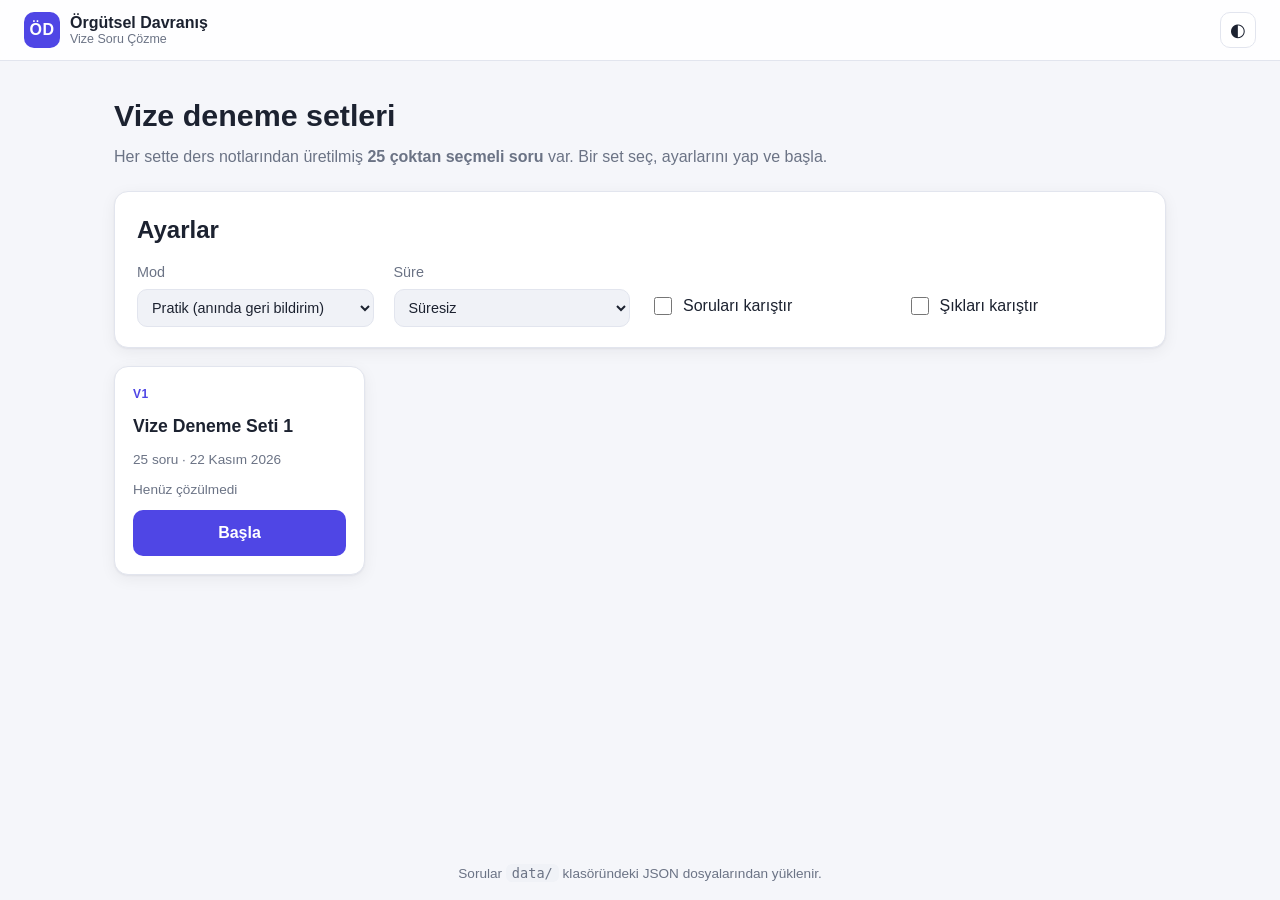
==== quiz/index.html @ c6ec0b52 "Initial commit: OB vize soru bankası ve web platformu" ====
<!DOCTYPE html>
<html lang="tr">
<head>
  <meta charset="UTF-8" />
  <meta name="viewport" content="width=device-width, initial-scale=1" />
  <title>Örgütsel Davranış · Vize Soru Çözme</title>
  <link rel="stylesheet" href="style.css" />
</head>
<body>
  <header class="topbar">
    <a class="brand" href="#" id="homeLink">
      <span class="brand-mark">ÖD</span>
      <span class="brand-text">Örgütsel Davranış <small>Vize Soru Çözme</small></span>
    </a>
    <div class="topbar-right">
      <span id="timer" class="timer hidden" aria-live="polite"></span>
      <button id="themeToggle" class="icon-btn" title="Tema değiştir" aria-label="Tema değiştir">◐</button>
    </div>
  </header>

  <main id="app">
    <!-- ANA SAYFA -->
    <section id="homeView" class="view">
      <div class="hero">
        <h1>Vize deneme setleri</h1>
        <p>Her sette ders notlarından üretilmiş <strong>25 çoktan seçmeli soru</strong> var. Bir set seç, ayarlarını yap ve başla.</p>
      </div>

      <div class="settings card">
        <h2>Ayarlar</h2>
        <div class="settings-grid">
          <label class="field">
            <span>Mod</span>
            <select id="modeSelect">
              <option value="practice">Pratik (anında geri bildirim)</option>
              <option value="exam">Sınav (sonuç en sonda)</option>
            </select>
          </label>
          <label class="field">
            <span>Süre</span>
            <select id="timeSelect">
              <option value="0">Süresiz</option>
              <option value="20">20 dakika</option>
              <option value="30">30 dakika</option>
              <option value="45">45 dakika</option>
            </select>
          </label>
          <label class="check"><input type="checkbox" id="shuffleQ" /> Soruları karıştır</label>
          <label class="check"><input type="checkbox" id="shuffleO" /> Şıkları karıştır</label>
        </div>
      </div>

      <div id="versionList" class="version-list"></div>
      <p id="loadError" class="error hidden"></p>
    </section>

    <!-- SORU EKRANI -->
    <section id="quizView" class="view hidden">
      <div class="quiz-head">
        <div>
          <div id="quizTitle" class="quiz-title"></div>
          <div id="quizMeta" class="muted small"></div>
        </div>
        <button id="finishBtn" class="btn btn-ghost">Sınavı bitir</button>
      </div>
      <div class="progress"><div id="progressBar" class="progress-bar"></div></div>

      <div class="quiz-layout">
        <article class="card question-card">
          <div class="q-top">
            <span id="qNumber" class="q-number"></span>
            <span id="qChapter" class="badge"></span>
            <span id="qDifficulty" class="badge badge-soft"></span>
            <button id="flagBtn" class="icon-btn flag" title="İşaretle (F)" aria-label="Soruyu işaretle">⚑</button>
          </div>
          <p id="qText" class="q-text"></p>
          <ol id="qOptions" class="options"></ol>
          <div id="qFeedback" class="feedback hidden"></div>
          <div class="q-nav">
            <button id="prevBtn" class="btn btn-ghost">← Önceki</button>
            <span class="muted small kbd-hint">Kısayollar: A–E / 1–5 · ← → · F</span>
            <button id="nextBtn" class="btn btn-primary">Sonraki →</button>
          </div>
        </article>

        <aside class="card palette-card">
          <h3>Sorular</h3>
          <div id="palette" class="palette"></div>
          <div class="legend small muted">
            <span><i class="dot dot-answered"></i>Cevaplandı</span>
            <span><i class="dot dot-flag"></i>İşaretli</span>
            <span><i class="dot dot-empty"></i>Boş</span>
          </div>
        </aside>
      </div>
    </section>

    <!-- SONUÇ EKRANI -->
    <section id="resultView" class="view hidden">
      <div class="card result-summary">
        <div class="score-ring" id="scoreRing"><span id="scorePct"></span></div>
        <div class="score-info">
          <h2 id="resultTitle"></h2>
          <div class="stats">
            <div class="stat ok"><b id="statCorrect"></b><span>Doğru</span></div>
            <div class="stat bad"><b id="statWrong"></b><span>Yanlış</span></div>
            <div class="stat"><b id="statBlank"></b><span>Boş</span></div>
            <div class="stat"><b id="statTime"></b><span>Süre</span></div>
          </div>
          <div class="result-actions">
            <button id="retryWrongBtn" class="btn btn-primary">Yanlış & boşları tekrar çöz</button>
            <button id="retryAllBtn" class="btn btn-ghost">Seti baştan çöz</button>
            <button id="backHomeBtn" class="btn btn-ghost">Ana sayfa</button>
          </div>
        </div>
      </div>

      <div class="card">
        <h3>Bölümlere göre başarı</h3>
        <div id="chapterBreakdown" class="chapter-breakdown"></div>
      </div>

      <div class="card">
        <div class="review-head">
          <h3>Cevap anahtarı & açıklamalar</h3>
          <div class="segmented" id="reviewFilter">
            <button data-filter="all" class="active">Tümü</button>
            <button data-filter="wrong">Yanlışlar</button>
            <button data-filter="blank">Boşlar</button>
            <button data-filter="correct">Doğrular</button>
          </div>
        </div>
        <div id="reviewList" class="review-list"></div>
      </div>
    </section>
  </main>

  <footer class="footer muted small">Sorular <code>data/</code> klasöründeki JSON dosyalarından yüklenir.</footer>

  <script src="app.js"></script>
</body>
</html>
---- quiz/style.css ----
:root {
  --bg: #f5f6fa;
  --surface: #ffffff;
  --surface-2: #f0f2f7;
  --text: #1c2230;
  --muted: #6b7385;
  --border: #e2e5ee;
  --primary: #4f46e5;
  --primary-soft: #eef0ff;
  --ok: #16a34a;
  --ok-soft: #e8f7ee;
  --bad: #dc2626;
  --bad-soft: #fdecec;
  --warn: #d97706;
  --warn-soft: #fff4e0;
  --radius: 14px;
  --shadow: 0 1px 2px rgba(16, 24, 40, .05), 0 4px 16px rgba(16, 24, 40, .06);
  color-scheme: light;
}

[data-theme="dark"] {
  --bg: #0f1320;
  --surface: #171c2c;
  --surface-2: #1f2538;
  --text: #e7e9f0;
  --muted: #9aa2b6;
  --border: #2a3147;
  --primary: #818cf8;
  --primary-soft: #262c4a;
  --ok: #4ade80;
  --ok-soft: #173126;
  --bad: #f87171;
  --bad-soft: #3a1d22;
  --warn: #fbbf24;
  --warn-soft: #3a2f16;
  --shadow: 0 1px 2px rgba(0, 0, 0, .3), 0 4px 16px rgba(0, 0, 0, .25);
  color-scheme: dark;
}

* { box-sizing: border-box; }

body {
  margin: 0;
  font-family: -apple-system, BlinkMacSystemFont, "Segoe UI", Roboto, "Helvetica Neue", Arial, sans-serif;
  background: var(--bg);
  color: var(--text);
  line-height: 1.5;
  min-height: 100vh;
  display: flex;
  flex-direction: column;
}

.hidden { display: none !important; }
.muted { color: var(--muted); }
.small { font-size: .85rem; }
.error { color: var(--bad); background: var(--bad-soft); padding: 12px 16px; border-radius: 10px; }
code { background: var(--surface-2); padding: 1px 6px; border-radius: 6px; }

/* Topbar */
.topbar {
  position: sticky; top: 0; z-index: 10;
  display: flex; align-items: center; justify-content: space-between;
  padding: 12px 24px;
  background: color-mix(in srgb, var(--surface) 85%, transparent);
  backdrop-filter: blur(8px);
  border-bottom: 1px solid var(--border);
}
.brand { display: flex; align-items: center; gap: 10px; text-decoration: none; color: inherit; }
.brand-mark {
  display: grid; place-items: center; width: 36px; height: 36px; border-radius: 10px;
  background: var(--primary); color: #fff; font-weight: 700; letter-spacing: .5px;
}
.brand-text { font-weight: 650; display: flex; flex-direction: column; line-height: 1.15; }
.brand-text small { font-weight: 400; color: var(--muted); font-size: .78rem; }
.topbar-right { display: flex; align-items: center; gap: 10px; }
.timer {
  font-variant-numeric: tabular-nums; font-weight: 600;
  padding: 6px 12px; border-radius: 999px; background: var(--surface-2);
}
.timer.low { color: var(--bad); background: var(--bad-soft); }

main { width: 100%; max-width: 1100px; margin: 0 auto; padding: 24px; flex: 1; }
.footer { text-align: center; padding: 16px; }

/* Generic */
.card {
  background: var(--surface); border: 1px solid var(--border);
  border-radius: var(--radius); box-shadow: var(--shadow);
  padding: 20px 22px; margin-bottom: 18px;
}
.card h2, .card h3 { margin: 0 0 14px; }
.btn {
  font: inherit; font-weight: 600; cursor: pointer;
  border-radius: 10px; padding: 10px 16px; border: 1px solid transparent;
  transition: transform .05s, background .15s, border-color .15s;
}
.btn:active { transform: translateY(1px); }
.btn:disabled { opacity: .45; cursor: not-allowed; }
.btn-primary { background: var(--primary); color: #fff; }
.btn-primary:hover:not(:disabled) { filter: brightness(1.08); }
.btn-ghost { background: transparent; color: var(--text); border-color: var(--border); }
.btn-ghost:hover:not(:disabled) { background: var(--surface-2); }
.icon-btn {
  font: inherit; font-size: 1.1rem; cursor: pointer; width: 36px; height: 36px;
  border-radius: 10px; border: 1px solid var(--border); background: var(--surface); color: var(--text);
}
.icon-btn:hover { background: var(--surface-2); }
.badge {
  font-size: .78rem; font-weight: 600; padding: 3px 10px; border-radius: 999px;
  background: var(--primary-soft); color: var(--primary);
}
.badge-soft { background: var(--surface-2); color: var(--muted); }

/* Home */
.hero h1 { margin: 8px 0 6px; font-size: 1.9rem; }
.hero p { margin: 0 0 22px; color: var(--muted); }
.settings-grid { display: grid; grid-template-columns: repeat(auto-fit, minmax(220px, 1fr)); gap: 14px 20px; align-items: end; }
.field { display: flex; flex-direction: column; gap: 6px; font-size: .9rem; color: var(--muted); }
.field select {
  font: inherit; color: var(--text); background: var(--surface-2);
  border: 1px solid var(--border); border-radius: 10px; padding: 9px 10px;
}
.check { display: flex; gap: 8px; align-items: center; cursor: pointer; padding: 9px 0; }
.check input { width: 18px; height: 18px; accent-color: var(--primary); }

.version-list { display: grid; grid-template-columns: repeat(auto-fill, minmax(250px, 1fr)); gap: 16px; }
.version-card {
  display: flex; flex-direction: column; gap: 10px;
  background: var(--surface); border: 1px solid var(--border); border-radius: var(--radius);
  box-shadow: var(--shadow); padding: 18px;
  transition: border-color .15s, transform .15s;
}
.version-card:hover { border-color: var(--primary); transform: translateY(-2px); }
.version-card .v-tag { font-size: .75rem; font-weight: 700; color: var(--primary); letter-spacing: .5px; }
.version-card h3 { margin: 0; font-size: 1.1rem; }
.version-card .v-meta { font-size: .85rem; color: var(--muted); }
.version-card .v-score { font-size: .85rem; }
.version-card .btn { margin-top: auto; }
.version-card.mixed { border-style: dashed; }

/* Quiz */
.quiz-head { display: flex; justify-content: space-between; align-items: center; gap: 12px; margin-bottom: 10px; }
.quiz-title { font-weight: 700; font-size: 1.15rem; }
.progress { height: 6px; background: var(--surface-2); border-radius: 999px; overflow: hidden; margin-bottom: 18px; }
.progress-bar { height: 100%; width: 0; background: var(--primary); transition: width .25s; }

.quiz-layout { display: grid; grid-template-columns: 1fr 270px; gap: 18px; align-items: start; }
.q-top { display: flex; align-items: center; gap: 8px; flex-wrap: wrap; margin-bottom: 10px; }
.q-number { font-weight: 700; color: var(--muted); margin-right: 4px; }
.flag { margin-left: auto; font-size: 1rem; }
.flag.on { background: var(--warn-soft); color: var(--warn); border-color: var(--warn); }
.q-text { font-size: 1.12rem; font-weight: 550; margin: 6px 0 18px; }

.options { list-style: none; padding: 0; margin: 0; display: flex; flex-direction: column; gap: 10px; }
.option {
  display: flex; gap: 12px; align-items: flex-start; cursor: pointer;
  padding: 12px 14px; border-radius: 12px; border: 1.5px solid var(--border);
  background: var(--surface); transition: border-color .12s, background .12s;
}
.option:hover { border-color: var(--primary); }
.option .letter {
  flex: none; display: grid; place-items: center; width: 28px; height: 28px; border-radius: 8px;
  background: var(--surface-2); font-weight: 700; font-size: .9rem;
}
.option.selected { border-color: var(--primary); background: var(--primary-soft); }
.option.selected .letter { background: var(--primary); color: #fff; }
.option.correct { border-color: var(--ok); background: var(--ok-soft); }
.option.correct .letter { background: var(--ok); color: #fff; }
.option.wrong { border-color: var(--bad); background: var(--bad-soft); }
.option.wrong .letter { background: var(--bad); color: #fff; }
.options.locked .option { cursor: default; }
.options.locked .option:hover:not(.correct):not(.wrong) { border-color: var(--border); }

.feedback { margin-top: 16px; padding: 14px 16px; border-radius: 12px; border-left: 4px solid; }
.feedback.ok { background: var(--ok-soft); border-color: var(--ok); }
.feedback.bad { background: var(--bad-soft); border-color: var(--bad); }
.feedback b { display: block; margin-bottom: 4px; }
.feedback .src { margin-top: 8px; font-size: .8rem; color: var(--muted); }

.q-nav { display: flex; justify-content: space-between; align-items: center; gap: 10px; margin-top: 22px; }

.palette-card { position: sticky; top: 84px; }
.palette { display: grid; grid-template-columns: repeat(5, 1fr); gap: 8px; }
.palette button {
  font: inherit; font-weight: 600; font-size: .9rem; cursor: pointer; aspect-ratio: 1;
  border-radius: 10px; border: 1.5px solid var(--border); background: var(--surface); color: var(--text);
  position: relative;
}
.palette button.answered { background: var(--primary-soft); border-color: var(--primary); color: var(--primary); }
.palette button.correct { background: var(--ok-soft); border-color: var(--ok); color: var(--ok); }
.palette button.wrong { background: var(--bad-soft); border-color: var(--bad); color: var(--bad); }
.palette button.current { outline: 2px solid var(--text); outline-offset: 1px; }
.palette button.flagged::after {
  content: ""; position: absolute; top: 4px; right: 4px; width: 7px; height: 7px; border-radius: 50%; background: var(--warn);
}
.legend { display: flex; flex-wrap: wrap; gap: 10px; margin-top: 14px; }
.legend span { display: inline-flex; align-items: center; gap: 5px; }
.dot { display: inline-block; width: 10px; height: 10px; border-radius: 3px; border: 1.5px solid var(--border); }
.dot-answered { background: var(--primary-soft); border-color: var(--primary); }
.dot-flag { background: var(--warn); border-color: var(--warn); border-radius: 50%; }

/* Result */
.result-summary { display: flex; gap: 28px; align-items: center; flex-wrap: wrap; }
.score-ring {
  --pct: 0; width: 140px; height: 140px; border-radius: 50%; flex: none;
  display: grid; place-items: center;
  background: conic-gradient(var(--ring-color, var(--primary)) calc(var(--pct) * 1%), var(--surface-2) 0);
}
.score-ring span {
  display: grid; place-items: center; width: 110px; height: 110px; border-radius: 50%;
  background: var(--surface); font-size: 1.8rem; font-weight: 800;
}
.score-info { flex: 1; min-width: 260px; }
.score-info h2 { margin: 0 0 12px; }
.stats { display: flex; gap: 12px; flex-wrap: wrap; margin-bottom: 16px; }
.stat { background: var(--surface-2); border-radius: 12px; padding: 10px 16px; min-width: 84px; text-align: center; }
.stat b { display: block; font-size: 1.35rem; }
.stat span { font-size: .8rem; color: var(--muted); }
.stat.ok b { color: var(--ok); }
.stat.bad b { color: var(--bad); }
.result-actions { display: flex; gap: 10px; flex-wrap: wrap; }

.chapter-breakdown { display: flex; flex-direction: column; gap: 10px; }
.ch-row { display: grid; grid-template-columns: minmax(160px, 260px) 1fr 60px; gap: 12px; align-items: center; font-size: .92rem; }
.ch-bar { height: 10px; background: var(--surface-2); border-radius: 999px; overflow: hidden; }
.ch-bar > div { height: 100%; background: var(--ok); }
.ch-row .ch-val { text-align: right; font-variant-numeric: tabular-nums; color: var(--muted); }

.review-head { display: flex; justify-content: space-between; align-items: center; gap: 12px; flex-wrap: wrap; margin-bottom: 12px; }
.review-head h3 { margin: 0; }
.segmented { display: inline-flex; background: var(--surface-2); border-radius: 10px; padding: 3px; }
.segmented button {
  font: inherit; font-size: .85rem; border: 0; background: transparent; color: var(--muted);
  padding: 6px 12px; border-radius: 8px; cursor: pointer;
}
.segmented button.active { background: var(--surface); color: var(--text); box-shadow: var(--shadow); }
.review-list { display: flex; flex-direction: column; gap: 14px; }
.review-item { border: 1px solid var(--border); border-radius: 12px; padding: 14px 16px; border-left: 4px solid var(--border); }
.review-item.correct { border-left-color: var(--ok); }
.review-item.wrong { border-left-color: var(--bad); }
.review-item.blank { border-left-color: var(--warn); }
.review-item .ri-head { display: flex; gap: 8px; align-items: center; flex-wrap: wrap; margin-bottom: 6px; font-size: .85rem; }
.review-item .ri-q { font-weight: 600; margin: 0 0 8px; }
.review-item ul { list-style: none; padding: 0; margin: 0 0 8px; display: flex; flex-direction: column; gap: 4px; font-size: .92rem; }
.review-item li { padding: 4px 8px; border-radius: 6px; }
.review-item li.is-correct { background: var(--ok-soft); color: var(--ok); font-weight: 600; }
.review-item li.is-wrong { background: var(--bad-soft); color: var(--bad); text-decoration: line-through; }
.review-item .ri-exp { font-size: .9rem; color: var(--muted); margin: 0; }

@media (max-width: 860px) {
  .quiz-layout { grid-template-columns: 1fr; }
  .palette-card { position: static; order: -1; }
  .palette { grid-template-columns: repeat(10, 1fr); }
  .kbd-hint { display: none; }
  main { padding: 16px; }
}
@media (max-width: 520px) {
  .palette { grid-template-columns: repeat(5, 1fr); }
  .ch-row { grid-template-columns: 1fr 50px; }
  .ch-row .ch-bar { grid-column: 1 / -1; grid-row: 2; }
}
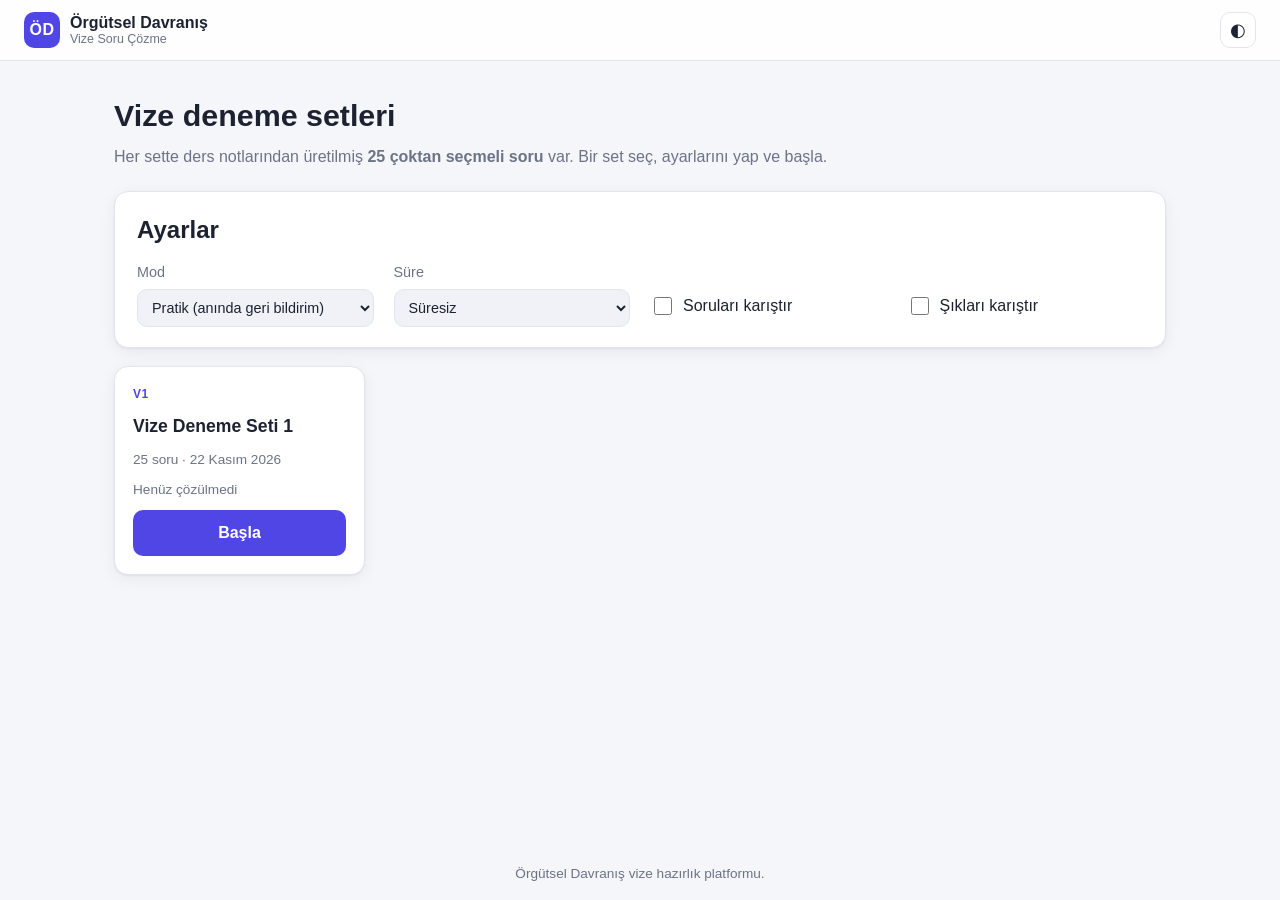
==== commit 7870a7bf: "feat: soruları questions-data.js içine gömerek sunucusuz (çift tıkla) çalışabilirlik eklendi" ====
--- a/quiz/index.html
+++ b/quiz/index.html
@@ -135,8 +135,9 @@
     </section>
   </main>
 
-  <footer class="footer muted small">Sorular <code>data/</code> klasöründeki JSON dosyalarından yüklenir.</footer>
+  <footer class="footer muted small">Örgütsel Davranış vize hazırlık platformu.</footer>
 
+  <script src="questions-data.js"></script>
   <script src="app.js"></script>
 </body>
 </html>
